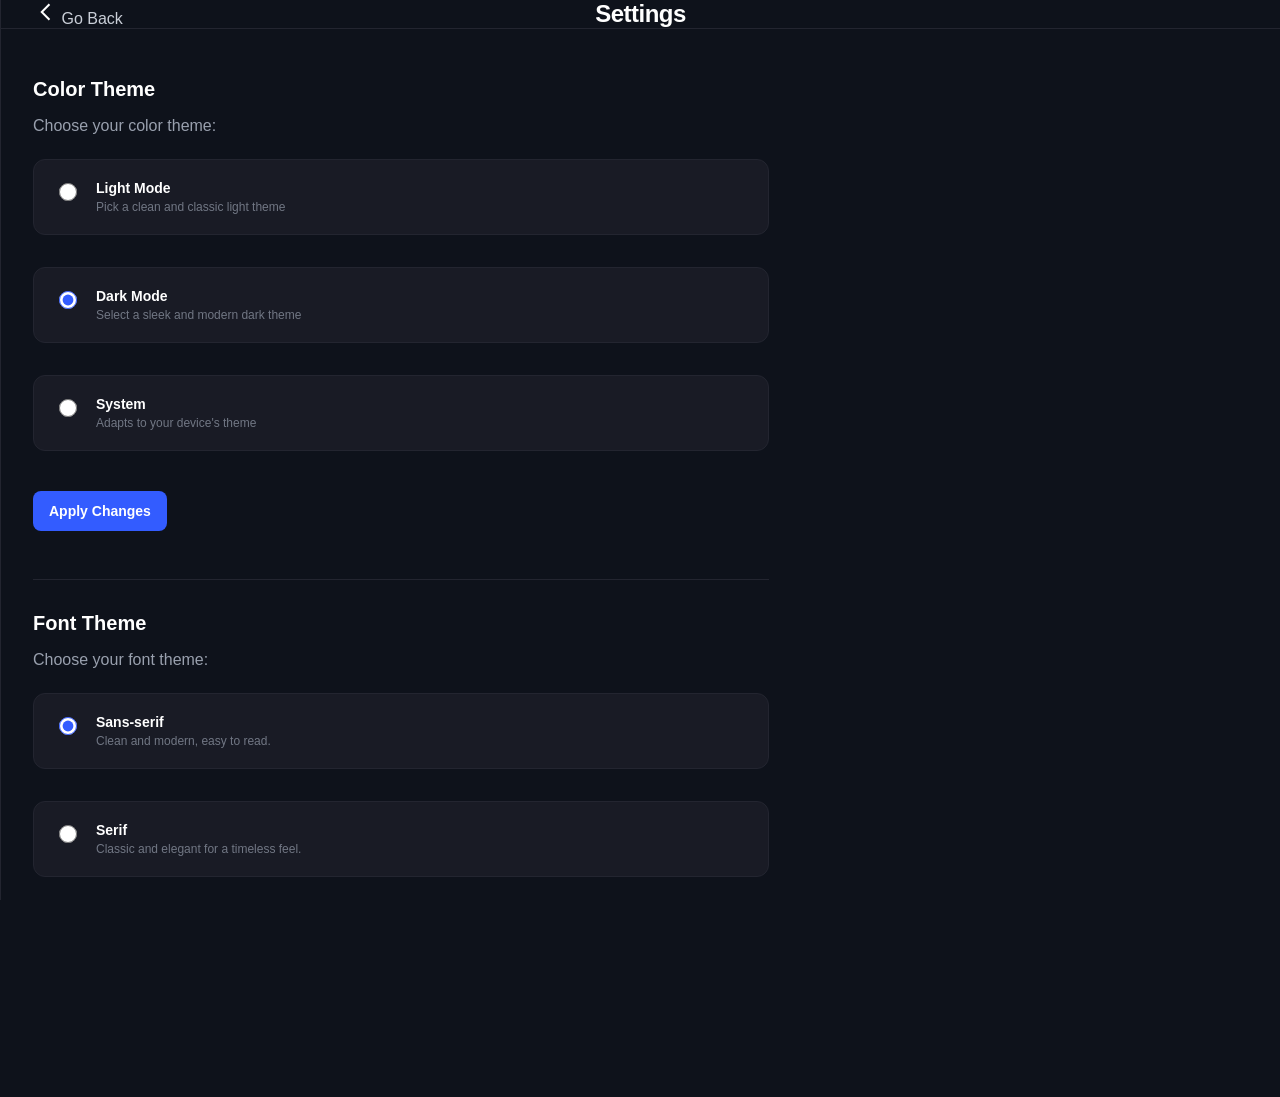
==== settings.html @ 57fdae4d "first batch" ====
<!doctype html>
<html lang="en">
  <head>
    <meta charset="UTF-8" />
    <meta name="viewport" content="width=device-width, initial-scale=1.0" />
    <link
      rel="icon"
      type="image/png"
      sizes="32x32"
      href="./assets/images/favicon-32x32.png"
    />
    <link rel="stylesheet" href="./assets/css/styles.css" />
    <title>Settings | Notes App</title>
  </head>
  <body>
    <div class="app-container">
      <main class="main-content">
        <header class="top-header">
          <div style="flex: 1">
            <a href="index.html" class="back-btn">
              <img
                src="./assets/images/icon-arrow-left.svg"
                alt=""
                style="filter: invert(1)"
              />
              <span>Go Back</span>
            </a>
          </div>

          <h1 class="page-title" style="flex: 2; text-align: center">
            Settings
          </h1>

          <div style="flex: 1"></div>
        </header>

        <div
          class="settings-scroll-area"
          style="padding: 2rem; max-width: 800px"
        >
          <section class="settings-section" style="margin-bottom: 3rem">
            <h2 style="font-size: var(--fs-2); margin-bottom: 1rem">
              Color Theme
            </h2>
            <p style="color: var(--clr-neutral-400); margin-bottom: 1.5rem">
              Choose your color theme:
            </p>

            <div
              class="options-vertical"
              style="display: flex; flex-direction: column; gap: 1rem"
            >
              <label class="option-item">
                <input type="radio" name="color-theme" value="light" />
                <div class="option-text">
                  <strong>Light Mode</strong>
                  <p>Pick a clean and classic light theme</p>
                </div>
              </label>

              <label class="option-item">
                <input type="radio" name="color-theme" value="dark" checked />
                <div class="option-text">
                  <strong>Dark Mode</strong>
                  <p>Select a sleek and modern dark theme</p>
                </div>
              </label>

              <label class="option-item">
                <input type="radio" name="color-theme" value="system" />
                <div class="option-text">
                  <strong>System</strong>
                  <p>Adapts to your device's theme</p>
                </div>
              </label>
            </div>
            <button
              id="apply-theme-btn"
              class="btn btn-primary"
              style="margin-top: 1.5rem"
            >
              Apply Changes
            </button>
          </section>

          <div class="nav-divider" style="margin: 2rem 0"></div>

          <section class="settings-section">
            <h2 style="font-size: var(--fs-2); margin-bottom: 1rem">
              Font Theme
            </h2>
            <p style="color: var(--clr-neutral-400); margin-bottom: 1.5rem">
              Choose your font theme:
            </p>

            <div
              class="options-vertical"
              style="display: flex; flex-direction: column; gap: 1rem"
            >
              <label class="option-item">
                <input
                  type="radio"
                  name="font-theme"
                  value="sans-serif"
                  checked
                />
                <div class="option-text">
                  <strong>Sans-serif</strong>
                  <p>Clean and modern, easy to read.</p>
                </div>
              </label>

              <label class="option-item">
                <input type="radio" name="font-theme" value="serif" />
                <div class="option-text">
                  <strong>Serif</strong>
                  <p>Classic and elegant for a timeless feel.</p>
                </div>
              </label>

              <label class="option-item">
                <input type="radio" name="font-theme" value="monospace" />
                <div class="option-text">
                  <strong>Monospace</strong>
                  <p>Code-like, great for a technical vibe.</p>
                </div>
              </label>
            </div>
            <button
              id="apply-font-btn"
              class="btn btn-primary"
              style="margin-top: 1.5rem"
            >
              Apply Changes
            </button>
          </section>
        </div>
      </main>
    </div>

    <script type="module" src="./assets/js/main.js"></script>
  </body>
</html>
---- assets/css/styles.css ----
:root {
  /* YOUR ORIGINAL COLORS */
  --clr-neutral-950: #0E121B;
  --clr-neutral-900: #191B25;
  --clr-neutral-800: #232530;
  --clr-neutral-700: #2B303B;
  --clr-neutral-600: #525866;
  --clr-neutral-500: #717784;
  --clr-neutral-400: #99A0AE;
  --clr-neutral-300: #CACFD8;
  --clr-neutral-200: #E0E4EA;
  --clr-neutral-100: #F3F5F8;
  --clr-neutral-50: #F5F7FA;
  --clr-neutral-0: #FFFFFF;

  --clr-blue-700: #2547D0;
  --clr-blue-500: #335CFF;
  --clr-blue-50: #EBF1FF;

  --ff-sans: 'Inter', sans-serif;
  --fs-1: 1.5rem;
  --fs-2: 1.25rem;
  --fs-3: 1rem;
  --fs-4: 0.875rem;
  --fs-5: 0.875rem;
  --fs-6: 0.75rem;

  --fw-regular: 400;
  --fw-medium: 500;
  --fw-semi-bold: 600;
  --fw-bold: 700;

  /* THEME TOKENS - Defaulting to your Dark Colors */
  --bg-color: var(--clr-neutral-950);
  --text-color: var(--clr-neutral-0);
  --border-color: var(--clr-neutral-800);
  --panel-color: var(--clr-neutral-900);
}

/* Light Mode Override (Requirement F) */
[data-theme="light"] {
  --bg-color: var(--clr-neutral-0);
  --text-color: var(--clr-neutral-950);
  --border-color: var(--clr-neutral-200);
  --panel-color: var(--clr-neutral-50);
}

@media (prefers-color-scheme: light) {
  [data-theme="system"] {
    --bg-color: var(--clr-neutral-0);
    --text-color: var(--clr-neutral-950);
    --border-color: var(--clr-neutral-200);
    --panel-color: var(--clr-neutral-50);
  }
}

/* Base Reset */
*, *::before, *::after { box-sizing: border-box; }
body, html { 
  margin: 0; padding: 0; height: 100vh; 
  font-family: var(--ff-sans); 
  background: var(--bg-color); /* Linked to variables */
  color: var(--text-color);    /* Linked to variables */
  overflow: hidden; 
  transition: background 0.3s ease, color 0.3s ease;
}
ul { list-style: none; padding: 0; margin: 0; }
a { text-decoration: none; color: inherit; }

/* Utilities */
.hidden-on-mobile { display: none !important; }
.visible-on-mobile { display: flex !important; }

/* Buttons */
.btn {
  display: inline-flex; align-items: center; justify-content: center; gap: 8px;
  padding: 12px 16px; border-radius: 8px; cursor: pointer; border: none;
  font-weight: var(--fw-semi-bold); font-family: inherit; font-size: var(--fs-4);
  transition: all 0.2s;
}
.btn-primary { background: var(--clr-blue-500); color: var(--clr-neutral-0); }
.btn-primary:hover { background: var(--clr-blue-700); }
.btn-secondary { background: var(--clr-neutral-800); color: var(--clr-neutral-300); }
.btn-secondary:hover { background: var(--clr-neutral-700); color: var(--clr-neutral-0); }
.btn-text { background: transparent; border: none; padding: 4px 8px; }
.btn-text.btn-cancel { color: var(--clr-neutral-300); }
.btn-text.btn-cancel:hover { color: var(--clr-neutral-0); }
.btn-text.btn-save { color: var(--clr-blue-500); }
.btn-text.btn-save:hover { color: var(--clr-blue-700); }

/* Icons */
.nav-icon, .meta-icon, .nav-chevron, .plus-icon { filter: invert(1); width: 18px; opacity: 0.7; }
/* Adjustment for light mode icons */
[data-theme="light"] .nav-icon, [data-theme="light"] .meta-icon, [data-theme="light"] .nav-chevron { filter: invert(0); }

.plus-icon { opacity: 1; }
.icon-btn { background: none; border: none; cursor: pointer; padding: 8px; border-radius: 8px; display: flex; align-items: center; justify-content: center; transition: background-color 0.2s; }
.icon-btn:hover { background-color: var(--clr-neutral-800); }
.icon-btn img { filter: invert(1); width: 20px; opacity: 0.7; transition: opacity 0.2s; }
[data-theme="light"] .icon-btn img { filter: invert(0); }
.icon-btn:hover img { opacity: 1; }

.back-btn { gap: 8px; color: var(--clr-neutral-300); font-weight: var(--fw-medium); }
.back-btn img { opacity: 1; }

/* Main Layout Setup */
.app-container { display: flex; flex-direction: column; width: 100%; height: 100%; }

/* Mobile Logo Header */
.mobile-logo-header {
  padding: 1.5rem 1.5rem 0.5rem;
  background-color: var(--bg-color);
}
.mobile-logo { height: 28px; }

/* Sidebar (Hidden on Mobile) */
.sidebar { display: none; width: 260px; border-right: 1px solid var(--border-color); background-color: var(--bg-color); flex-direction: column; flex-shrink: 0; }
.sidebar-header { height: 80px; padding: 0 1.5rem; display: flex; align-items: center; border-bottom: 1px solid var(--border-color); flex-shrink: 0; }
.sidebar-logo { height: 28px; }
.sidebar-nav { padding-bottom: 2rem; overflow-y: auto; }
.nav-link { display: flex; align-items: center; gap: 12px; padding: 10px 16px; color: var(--clr-neutral-300); text-decoration: none; border-radius: 8px; margin: 0 12px; transition: background-color 0.2s, color 0.2s; }
.nav-link:hover { background: var(--panel-color); color: var(--text-color); }
.nav-link.active { background: var(--panel-color); color: var(--text-color); }
.nav-link:hover .nav-icon, .nav-link.active .nav-icon { opacity: 1; }
.nav-chevron { margin-left: auto; }
.nav-divider { height: 1px; background-color: var(--border-color); margin: 16px 24px; }
.nav-section-title { padding: 8px 24px 8px; color: var(--clr-neutral-400); font-size: 12px; font-weight: var(--fw-semi-bold); text-transform: capitalize; letter-spacing: 0.5px; }

/* Main Content Area */
.main-content { flex: 1; display: flex; flex-direction: column; min-width: 0; padding-bottom: 72px; /* Space for mobile nav */ }
.top-header {
  display: flex;
  flex-direction: row; 
  align-items: center;
  justify-content: space-between;
  padding: 1rem 1.5rem;
  border-bottom: 1px solid var(--border-color);
  background-color: var(--bg-color);
}
.page-title { margin: 0; font-size: 1.5rem; font-weight: var(--fw-bold); letter-spacing: -0.5px; }
.header-actions {
  display: flex;
  align-items: center;
  justify-content: flex-end; 
  gap: 1rem;
  flex: 1; 
}
.search-bar {
  display: none; 
  align-items: center;
  border: 1px solid var(--border-color);
  border-radius: 8px;
  padding: 10px 16px;
  background: transparent;
  transition: border-color 0.2s;
}
.search-bar:focus-within { border-color: var(--clr-blue-500); }
.search-input {
  background: none;
  border: none;
  color: var(--text-color);
  outline: none;
  width: 100%;
  margin-left: 8px;
  font-size: var(--fs-4);
}

/* Notes Layout */
.notes-layout { display: flex; flex: 1; overflow: hidden; position: relative; }

/* Mobile Bottom Nav */
.mobile-nav {
  position: fixed; bottom: 0; left: 0; width: 100%;
  background-color: var(--bg-color);
  border-top: 1px solid var(--border-color);
  display: flex; justify-content: space-around;
  padding: 12px 16px; z-index: 100;
  padding-bottom: calc(12px + env(safe-area-inset-bottom));
}
.mobile-nav-item {
  display: flex; flex-direction: column; align-items: center; gap: 4px;
  color: var(--clr-neutral-500); font-size: 12px; font-weight: var(--fw-medium);
}
.mobile-nav-item img { width: 24px; filter: invert(0.6); }
.mobile-nav-item.active { color: var(--clr-blue-500); }
.mobile-nav-item.active img { filter: invert(33%) sepia(35%) saturate(5422%) hue-rotate(222deg) brightness(101%) contrast(106%); }

/* Notes List Column */
.notes-list-col { width: 100%; border-right: none; display: flex; flex-direction: column; }
.create-note-btn { margin: 1.5rem; }
.create-note-fab {
  position: fixed; bottom: 90px; right: 24px; z-index: 90;
  width: 56px; height: 56px; border-radius: 50%;
  background-color: var(--clr-blue-500); border: none; color: white;
  display: flex; align-items: center; justify-content: center;
  box-shadow: 0 4px 12px rgba(51, 92, 255, 0.3); cursor: pointer;
}
.create-note-fab img { width: 24px; filter: invert(1); opacity: 1; }
.notes-scroll-area { flex: 1; overflow-y: auto; padding: 1rem 1.5rem; }
.empty-state { text-align: center; color: var(--clr-neutral-400); padding: 2rem 1rem; line-height: 1.5; font-size: var(--fs-4); }

/* Note Items styling (for when populated) */
.note-item { padding: 1rem; border-radius: 8px; border: 1px solid var(--border-color); cursor: pointer; transition: 0.2s; margin-bottom: 1rem; }
.note-item:hover { background-color: var(--panel-color); }
.note-item.active { background-color: var(--panel-color); border-color: var(--clr-neutral-700); }
.note-title { margin: 0 0 8px 0; font-size: 1rem; font-weight: 600; color: var(--text-color); }
.note-tags { display: flex; flex-wrap: wrap; gap: 8px; margin-bottom: 12px; }
.tag-badge { background-color: var(--border-color); color: var(--clr-neutral-200); font-size: 0.75rem; padding: 4px 8px; border-radius: 4px; }
.note-date { font-size: 0.75rem; color: var(--clr-neutral-400); }


/* Editor Column */
.note-editor-col {
  display: none; /* Hidden by default on mobile/tablet */
  flex: 1; flex-direction: column; background: var(--bg-color);
}
.editor-mobile-header {
  display: flex; justify-content: space-between; align-items: center;
  padding: 12px 16px; border-bottom: 1px solid var(--border-color);
}
.mobile-editor-actions { display: flex; align-items: center; gap: 4px; }
.editor-content { flex: 1; padding: 1.5rem; display: flex; flex-direction: column; overflow-y: auto; }
.editor-title-input { background: none; border: none; color: var(--text-color); font-size: var(--fs-1); font-weight: var(--fw-bold); outline: none; margin-bottom: 1.5rem; }
.editor-metadata { display: flex; flex-direction: column; gap: 1rem; margin-bottom: 2rem; padding-bottom: 2rem; border-bottom: 1px solid var(--border-color); }
.metadata-item { display: flex; align-items: center; gap: 1.5rem; color: var(--clr-neutral-400); font-size: var(--fs-4); }
.metadata-item label, .metadata-item > span:first-of-type { width: 100px; }
.metadata-item input { background: none; border: none; color: var(--text-color); outline: none; flex: 1; font-family: inherit; font-size: inherit; }
.timestamp { color: var(--text-color); }
.editor-textarea { flex: 1; background: none; border: none; color: var(--text-color); outline: none; resize: none; font-size: var(--fs-3); line-height: 1.6; font-family: inherit; }
.editor-actions { display: none; /* Desktop only */ }

/* Mobile View Toggle State */
.notes-layout.viewing-note .notes-list-col { display: none; }
.notes-layout.viewing-note .note-editor-col { display: flex; }

/* Desktop Meta Actions */
#desktop-meta-actions { display: none; }

/* --- SETTINGS SPECIFIC STYLING --- */
.option-item {
  display: flex; align-items: flex-start; gap: 1rem;
  padding: 1.25rem; border: 1px solid var(--border-color);
  border-radius: 12px; background-color: var(--panel-color);
  cursor: pointer; transition: all 0.2s ease; margin-bottom: 1rem;
}
.option-item:hover { border-color: var(--clr-blue-500); background-color: var(--bg-color); }
.option-item input[type="radio"] { accent-color: var(--clr-blue-500); width: 18px; height: 18px; cursor: pointer; }
.option-text strong { display: block; color: var(--text-color); margin-bottom: 4px; font-size: var(--fs-4); }
.option-text p { margin: 0; font-size: var(--fs-6); color: var(--clr-neutral-500); }

/* Success Toast Feedback (Requirement E) */
.toast-message {
  position: fixed; bottom: 100px; left: 50%; transform: translateX(-50%);
  background-color: var(--clr-blue-500); color: white;
  padding: 12px 24px; border-radius: 50px; font-weight: 600;
  z-index: 1000; box-shadow: 0 4px 12px rgba(0,0,0,0.3);
  animation: slideUp 0.3s ease-out;
}
@keyframes slideUp { from { bottom: 80px; opacity: 0; } to { bottom: 100px; opacity: 1; } }

/* Media Queries */

/* Tablet (768px+) */
@media (min-width: 768px) {
  .top-header {
    padding: 0 2rem;
    height: 80px;
    flex-direction: row;
  }
  .header-actions { width: auto; }
  .search-bar { display: flex; width: 320px; }
  .notes-scroll-area { padding: 1.5rem 2rem; }
  .editor-content { padding: 2rem; }
}

/* Desktop (1024px+) */
@media (min-width: 1024px) {
  .app-container { flex-direction: row; }
  .mobile-logo-header { display: none; }
  .sidebar { display: flex; }
  .main-content { padding-bottom: 0; border-left: 1px solid var(--border-color); }
  .mobile-nav { display: none; }
  
  .hidden-on-mobile { display: flex !important; margin: 1.5rem 2rem 0; }
  .visible-on-mobile { display: none !important; }
  
  .notes-list-col { width: 320px; border-right: 1px solid var(--border-color); }
  .note-editor-col { display: flex; border-right: 1px solid var(--border-color); }
  
  .notes-layout.viewing-note .notes-list-col { display: flex; }
  
  .editor-mobile-header { display: none; }
  .editor-content { padding: 2.5rem 3rem; }
  .editor-actions { display: flex; padding: 1.5rem 3rem; border-top: 1px solid var(--border-color); gap: 1rem; }
  
  #desktop-meta-actions {
    display: flex; width: 250px; padding: 2.5rem 2rem; flex-direction: column; gap: 16px;
  }
  .meta-btn {
    width: 100%; justify-content: flex-start !important;
    background: transparent !important; border: 1px solid var(--clr-neutral-700) !important;
    color: var(--clr-neutral-300) !important;
  }
  .meta-btn:hover { background: var(--panel-color) !important; }
}

/* Authentication Styles */
.auth-bg { background-color: var(--clr-neutral-900); display: flex; align-items: center; justify-content: center; min-height: 100vh; padding: 24px; }
.auth-container { width: 100%; max-width: 540px; }
.auth-card { background-color: var(--clr-neutral-950); border-radius: 12px; padding: 48px; display: flex; flex-direction: column; }
.auth-header { text-align: center; margin-bottom: 40px; }
.auth-logo { height: 40px; margin-bottom: 24px; }
.auth-title { font-size: 24px; font-weight: 700; color: white; margin: 0 0 8px 0; }
.auth-subtitle { font-size: 14px; color: var(--clr-neutral-400); margin: 0; }
.auth-form { display: flex; flex-direction: column; gap: 24px; }
.form-group { display: flex; flex-direction: column; gap: 8px; }
.form-label-row { display: flex; justify-content: space-between; align-items: center; }
.form-label { font-size: 14px; font-weight: 500; color: white; }
.forgot-link { font-size: 14px; color: var(--clr-neutral-400); text-decoration: underline; }
.form-input { padding: 16px; border: 1px solid var(--clr-neutral-700); border-radius: 8px; font-family: inherit; font-size: 14px; color: white; background-color: transparent; width: 100%; outline: none; }
.form-input:focus { border-color: var(--clr-blue-500); }
.form-input::placeholder { color: var(--clr-neutral-500); }
.password-input-wrapper { position: relative; display: flex; align-items: center; }
.password-input { padding-right: 48px; }
.password-toggle { position: absolute; right: 16px; background: none; border: none; padding: 0; cursor: pointer; display: flex; align-items: center; justify-content: center; opacity: 0.5; }
.auth-hint { display: flex; align-items: center; gap: 8px; margin-top: 8px; color: var(--clr-neutral-500); font-size: 12px; }
.auth-submit { margin-top: 8px; width: 100%; }
.auth-divider { display: flex; align-items: center; text-align: center; margin: 32px 0; color: var(--clr-neutral-400); font-size: 14px; }
.auth-divider::before, .auth-divider::after { content: ''; flex: 1; border-bottom: 1px solid var(--clr-neutral-800); }
.auth-divider span { padding: 0 16px; }
.auth-social-btn { width: 100%; font-weight: 600; color: white; background-color: transparent; border: 1px solid var(--clr-neutral-700); }
.auth-social-btn:hover { background-color: var(--clr-neutral-800); }
.auth-footer { text-align: center; margin-top: 32px; font-size: 14px; color: var(--clr-neutral-400); }
.signup-link { color: white; font-weight: 500; text-decoration: underline; }

.password-toggle img, .auth-social-btn img, .auth-hint img {
  filter: invert(1);
  opacity: 0.8;
}
.auth-hint img { width: 16px; opacity: 0.5; }
.auth-social-btn img { margin-right: 8px; vertical-align: middle; }

@media (max-width: 600px) {
  .auth-bg { padding: 16px; }
  .auth-card { padding: 32px; }
}
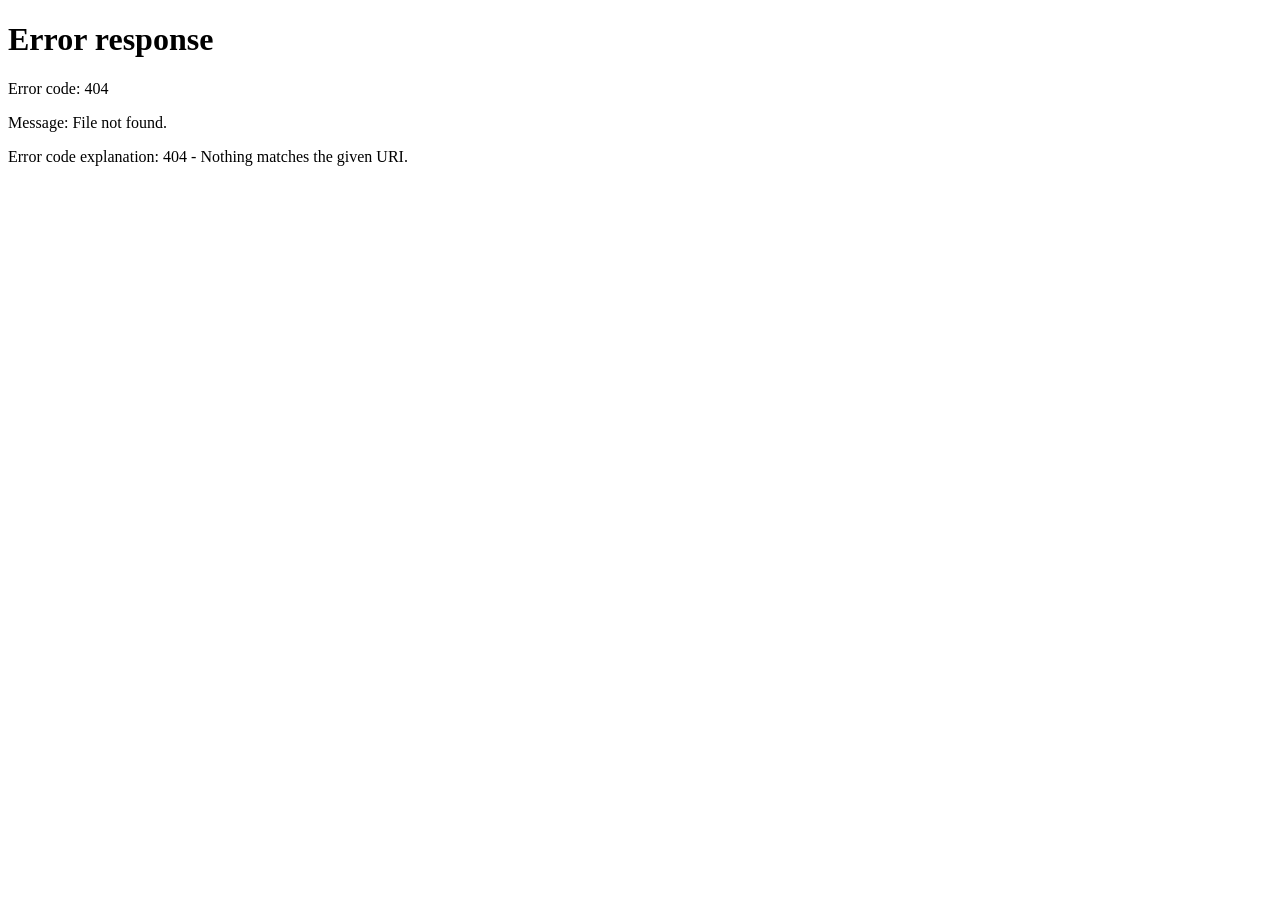
==== commit 174455d1: "second batch" ====
--- a/settings.html
+++ b/settings.html
@@ -9,12 +9,17 @@
       sizes="32x32"
       href="./assets/images/favicon-32x32.png"
     />
+    
+    <link rel="preconnect" href="https://fonts.googleapis.com">
+    <link rel="preconnect" href="https://fonts.gstatic.com" crossorigin>
+    <link href="https://fonts.googleapis.com/css2?family=Inter:wght@400;500;600;700&family=Noto+Serif:ital,wght@0,400;0,700;1,400&family=Source+Code+Pro:wght@400;600&display=swap" rel="stylesheet">
+
     <link rel="stylesheet" href="./assets/css/styles.css" />
     <title>Settings | Notes App</title>
   </head>
   <body>
     <div class="app-container">
-      <main class="main-content">
+      <main class="main-content settings-page-content">
         <header class="top-header">
           <div style="flex: 1">
             <a href="index.html" class="back-btn">
@@ -36,7 +41,7 @@
 
         <div
           class="settings-scroll-area"
-          style="padding: 2rem; max-width: 800px"
+          style="padding: 2rem; max-width: 800px; overflow-y: auto; flex: 1;"
         >
           <section class="settings-section" style="margin-bottom: 3rem">
             <h2 style="font-size: var(--fs-2); margin-bottom: 1rem">
@@ -85,7 +90,7 @@
 
           <div class="nav-divider" style="margin: 2rem 0"></div>
 
-          <section class="settings-section">
+          <section class="settings-section" style="margin-bottom: 3rem">
             <h2 style="font-size: var(--fs-2); margin-bottom: 1rem">
               Font Theme
             </h2>
@@ -97,7 +102,7 @@
               class="options-vertical"
               style="display: flex; flex-direction: column; gap: 1rem"
             >
-              <label class="option-item">
+              <label class="option-item" style="font-family: 'Inter', sans-serif;">
                 <input
                   type="radio"
                   name="font-theme"
@@ -110,7 +115,7 @@
                 </div>
               </label>
 
-              <label class="option-item">
+              <label class="option-item" style="font-family: 'Noto Serif', serif;">
                 <input type="radio" name="font-theme" value="serif" />
                 <div class="option-text">
                   <strong>Serif</strong>
@@ -118,7 +123,7 @@
                 </div>
               </label>
 
-              <label class="option-item">
+              <label class="option-item" style="font-family: 'Source Code Pro', monospace;">
                 <input type="radio" name="font-theme" value="monospace" />
                 <div class="option-text">
                   <strong>Monospace</strong>
@@ -126,6 +131,7 @@
                 </div>
               </label>
             </div>
+            
             <button
               id="apply-font-btn"
               class="btn btn-primary"
@@ -134,10 +140,34 @@
               Apply Changes
             </button>
           </section>
+
+          <div class="nav-divider" style="margin: 2rem 0"></div>
+
+          <section class="settings-section" style="margin-bottom: 3rem">
+            <h2 style="font-size: var(--fs-2); margin-bottom: 1rem">Change Password</h2>
+            <form id="password-form" class="auth-form" style="display: flex; flex-direction: column; gap: 1.5rem;">
+              <div class="form-group">
+                <label class="form-label">Old Password</label>
+                <input type="password" class="form-input" required />
+              </div>
+              <div class="form-group">
+                <label class="form-label">New Password</label>
+                <input type="password" class="form-input" placeholder="At least 8 characters" required />
+              </div>
+              <button type="submit" class="btn btn-primary">Save Password</button>
+            </form>
+          </section>
+
+          <div class="nav-divider" style="margin: 2rem 0"></div>
+
+          <button id="logout-btn" class="btn btn-secondary" style="width: 100%; margin-bottom: 2rem;">
+            <img src="./assets/images/icon-logout.svg" alt="" style="filter: invert(1); width: 20px;" />
+            <span>Logout</span>
+          </button>
         </div>
       </main>
     </div>
 
     <script type="module" src="./assets/js/main.js"></script>
   </body>
-</html>
+</html>
--- a/assets/css/styles.css
+++ b/assets/css/styles.css
@@ -17,7 +17,14 @@
   --clr-blue-500: #335CFF;
   --clr-blue-50: #EBF1FF;
 
-  --ff-sans: 'Inter', sans-serif;
+  /* FONT STACKS (Requirement F) */
+  --font-sans: 'Inter', sans-serif;
+  --font-serif: 'Noto Serif', serif;
+  --font-mono: 'Source Code Pro', monospace;
+  
+  /* The active font variable that the app actually uses */
+  --ff-active: var(--font-sans);
+
   --fs-1: 1.5rem;
   --fs-2: 1.25rem;
   --fs-3: 1rem;
@@ -30,20 +37,27 @@
   --fw-semi-bold: 600;
   --fw-bold: 700;
 
-  /* THEME TOKENS - Defaulting to your Dark Colors */
+  /* THEME TOKENS */
   --bg-color: var(--clr-neutral-950);
   --text-color: var(--clr-neutral-0);
   --border-color: var(--clr-neutral-800);
   --panel-color: var(--clr-neutral-900);
-}
-
-/* Light Mode Override (Requirement F) */
+  --sidebar-bg: var(--clr-neutral-950);
+}
+
+/* Color Theme Overrides */
 [data-theme="light"] {
   --bg-color: var(--clr-neutral-0);
   --text-color: var(--clr-neutral-950);
   --border-color: var(--clr-neutral-200);
   --panel-color: var(--clr-neutral-50);
-}
+  --sidebar-bg: var(--clr-neutral-100);
+}
+
+/* --- FONT THEME SYSTEM (Requirement F) --- */
+[data-font="sans-serif"] { --ff-active: var(--font-sans); }
+[data-font="serif"] { --ff-active: var(--font-serif); }
+[data-font="monospace"] { --ff-active: var(--font-mono); }
 
 @media (prefers-color-scheme: light) {
   [data-theme="system"] {
@@ -51,6 +65,7 @@
     --text-color: var(--clr-neutral-950);
     --border-color: var(--clr-neutral-200);
     --panel-color: var(--clr-neutral-50);
+    --sidebar-bg: var(--clr-neutral-100);
   }
 }
 
@@ -58,16 +73,16 @@
 *, *::before, *::after { box-sizing: border-box; }
 body, html { 
   margin: 0; padding: 0; height: 100vh; 
-  font-family: var(--ff-sans); 
-  background: var(--bg-color); /* Linked to variables */
-  color: var(--text-color);    /* Linked to variables */
+  font-family: var(--ff-active); 
+  background: var(--bg-color); 
+  color: var(--text-color);    
   overflow: hidden; 
   transition: background 0.3s ease, color 0.3s ease;
 }
+
 ul { list-style: none; padding: 0; margin: 0; }
 a { text-decoration: none; color: inherit; }
 
-/* Utilities */
 .hidden-on-mobile { display: none !important; }
 .visible-on-mobile { display: flex !important; }
 
@@ -81,44 +96,50 @@
 .btn-primary { background: var(--clr-blue-500); color: var(--clr-neutral-0); }
 .btn-primary:hover { background: var(--clr-blue-700); }
 .btn-secondary { background: var(--clr-neutral-800); color: var(--clr-neutral-300); }
+[data-theme="light"] .btn-secondary { background: var(--clr-neutral-100); color: var(--clr-neutral-600); }
 .btn-secondary:hover { background: var(--clr-neutral-700); color: var(--clr-neutral-0); }
 .btn-text { background: transparent; border: none; padding: 4px 8px; }
 .btn-text.btn-cancel { color: var(--clr-neutral-300); }
+[data-theme="light"] .btn-text.btn-cancel { color: var(--clr-neutral-500); }
 .btn-text.btn-cancel:hover { color: var(--clr-neutral-0); }
 .btn-text.btn-save { color: var(--clr-blue-500); }
 .btn-text.btn-save:hover { color: var(--clr-blue-700); }
 
 /* Icons */
 .nav-icon, .meta-icon, .nav-chevron, .plus-icon { filter: invert(1); width: 18px; opacity: 0.7; }
-/* Adjustment for light mode icons */
 [data-theme="light"] .nav-icon, [data-theme="light"] .meta-icon, [data-theme="light"] .nav-chevron { filter: invert(0); }
 
 .plus-icon { opacity: 1; }
 .icon-btn { background: none; border: none; cursor: pointer; padding: 8px; border-radius: 8px; display: flex; align-items: center; justify-content: center; transition: background-color 0.2s; }
 .icon-btn:hover { background-color: var(--clr-neutral-800); }
+[data-theme="light"] .icon-btn:hover { background-color: var(--clr-neutral-200); }
 .icon-btn img { filter: invert(1); width: 20px; opacity: 0.7; transition: opacity 0.2s; }
 [data-theme="light"] .icon-btn img { filter: invert(0); }
 .icon-btn:hover img { opacity: 1; }
 
 .back-btn { gap: 8px; color: var(--clr-neutral-300); font-weight: var(--fw-medium); }
+[data-theme="light"] .back-btn { color: var(--clr-neutral-600); }
 .back-btn img { opacity: 1; }
 
-/* Main Layout Setup */
 .app-container { display: flex; flex-direction: column; width: 100%; height: 100%; }
 
-/* Mobile Logo Header */
 .mobile-logo-header {
   padding: 1.5rem 1.5rem 0.5rem;
   background-color: var(--bg-color);
 }
 .mobile-logo { height: 28px; }
 
-/* Sidebar (Hidden on Mobile) */
-.sidebar { display: none; width: 260px; border-right: 1px solid var(--border-color); background-color: var(--bg-color); flex-direction: column; flex-shrink: 0; }
+.sidebar { 
+  display: none; width: 260px; 
+  border-right: 1px solid var(--border-color); 
+  background-color: var(--sidebar-bg);
+  flex-direction: column; flex-shrink: 0; 
+}
 .sidebar-header { height: 80px; padding: 0 1.5rem; display: flex; align-items: center; border-bottom: 1px solid var(--border-color); flex-shrink: 0; }
 .sidebar-logo { height: 28px; }
 .sidebar-nav { padding-bottom: 2rem; overflow-y: auto; }
 .nav-link { display: flex; align-items: center; gap: 12px; padding: 10px 16px; color: var(--clr-neutral-300); text-decoration: none; border-radius: 8px; margin: 0 12px; transition: background-color 0.2s, color 0.2s; }
+[data-theme="light"] .nav-link { color: var(--clr-neutral-600); }
 .nav-link:hover { background: var(--panel-color); color: var(--text-color); }
 .nav-link.active { background: var(--panel-color); color: var(--text-color); }
 .nav-link:hover .nav-icon, .nav-link.active .nav-icon { opacity: 1; }
@@ -126,8 +147,7 @@
 .nav-divider { height: 1px; background-color: var(--border-color); margin: 16px 24px; }
 .nav-section-title { padding: 8px 24px 8px; color: var(--clr-neutral-400); font-size: 12px; font-weight: var(--fw-semi-bold); text-transform: capitalize; letter-spacing: 0.5px; }
 
-/* Main Content Area */
-.main-content { flex: 1; display: flex; flex-direction: column; min-width: 0; padding-bottom: 72px; /* Space for mobile nav */ }
+.main-content { flex: 1; display: flex; flex-direction: column; min-width: 0; padding-bottom: 72px; }
 .top-header {
   display: flex;
   flex-direction: row; 
@@ -151,7 +171,7 @@
   border: 1px solid var(--border-color);
   border-radius: 8px;
   padding: 10px 16px;
-  background: transparent;
+  background: var(--panel-color);
   transition: border-color 0.2s;
 }
 .search-bar:focus-within { border-color: var(--clr-blue-500); }
@@ -165,10 +185,8 @@
   font-size: var(--fs-4);
 }
 
-/* Notes Layout */
 .notes-layout { display: flex; flex: 1; overflow: hidden; position: relative; }
 
-/* Mobile Bottom Nav */
 .mobile-nav {
   position: fixed; bottom: 0; left: 0; width: 100%;
   background-color: var(--bg-color);
@@ -183,9 +201,7 @@
 }
 .mobile-nav-item img { width: 24px; filter: invert(0.6); }
 .mobile-nav-item.active { color: var(--clr-blue-500); }
-.mobile-nav-item.active img { filter: invert(33%) sepia(35%) saturate(5422%) hue-rotate(222deg) brightness(101%) contrast(106%); }
-
-/* Notes List Column */
+
 .notes-list-col { width: 100%; border-right: none; display: flex; flex-direction: column; }
 .create-note-btn { margin: 1.5rem; }
 .create-note-fab {
@@ -199,19 +215,18 @@
 .notes-scroll-area { flex: 1; overflow-y: auto; padding: 1rem 1.5rem; }
 .empty-state { text-align: center; color: var(--clr-neutral-400); padding: 2rem 1rem; line-height: 1.5; font-size: var(--fs-4); }
 
-/* Note Items styling (for when populated) */
 .note-item { padding: 1rem; border-radius: 8px; border: 1px solid var(--border-color); cursor: pointer; transition: 0.2s; margin-bottom: 1rem; }
 .note-item:hover { background-color: var(--panel-color); }
 .note-item.active { background-color: var(--panel-color); border-color: var(--clr-neutral-700); }
+[data-theme="light"] .note-item.active { border-color: var(--clr-neutral-300); }
 .note-title { margin: 0 0 8px 0; font-size: 1rem; font-weight: 600; color: var(--text-color); }
 .note-tags { display: flex; flex-wrap: wrap; gap: 8px; margin-bottom: 12px; }
 .tag-badge { background-color: var(--border-color); color: var(--clr-neutral-200); font-size: 0.75rem; padding: 4px 8px; border-radius: 4px; }
+[data-theme="light"] .tag-badge { color: var(--clr-neutral-600); }
 .note-date { font-size: 0.75rem; color: var(--clr-neutral-400); }
 
-
-/* Editor Column */
 .note-editor-col {
-  display: none; /* Hidden by default on mobile/tablet */
+  display: none; 
   flex: 1; flex-direction: column; background: var(--bg-color);
 }
 .editor-mobile-header {
@@ -227,16 +242,17 @@
 .metadata-item input { background: none; border: none; color: var(--text-color); outline: none; flex: 1; font-family: inherit; font-size: inherit; }
 .timestamp { color: var(--text-color); }
 .editor-textarea { flex: 1; background: none; border: none; color: var(--text-color); outline: none; resize: none; font-size: var(--fs-3); line-height: 1.6; font-family: inherit; }
-.editor-actions { display: none; /* Desktop only */ }
-
-/* Mobile View Toggle State */
-.notes-layout.viewing-note .notes-list-col { display: none; }
-.notes-layout.viewing-note .note-editor-col { display: flex; }
-
-/* Desktop Meta Actions */
-#desktop-meta-actions { display: none; }
-
-/* --- SETTINGS SPECIFIC STYLING --- */
+.editor-actions { display: none; }
+
+/* Settings Layout Refinement */
+.settings-scroll-area {
+  flex: 1;
+  overflow-y: auto; 
+  padding: 2rem;
+  width: 100%;
+  max-width: 800px;
+}
+
 .option-item {
   display: flex; align-items: flex-start; gap: 1rem;
   padding: 1.25rem; border: 1px solid var(--border-color);
@@ -248,7 +264,6 @@
 .option-text strong { display: block; color: var(--text-color); margin-bottom: 4px; font-size: var(--fs-4); }
 .option-text p { margin: 0; font-size: var(--fs-6); color: var(--clr-neutral-500); }
 
-/* Success Toast Feedback (Requirement E) */
 .toast-message {
   position: fixed; bottom: 100px; left: 50%; transform: translateX(-50%);
   background-color: var(--clr-blue-500); color: white;
@@ -258,22 +273,12 @@
 }
 @keyframes slideUp { from { bottom: 80px; opacity: 0; } to { bottom: 100px; opacity: 1; } }
 
-/* Media Queries */
-
-/* Tablet (768px+) */
 @media (min-width: 768px) {
-  .top-header {
-    padding: 0 2rem;
-    height: 80px;
-    flex-direction: row;
-  }
+  .top-header { padding: 0 2rem; height: 80px; flex-direction: row; }
   .header-actions { width: auto; }
   .search-bar { display: flex; width: 320px; }
-  .notes-scroll-area { padding: 1.5rem 2rem; }
-  .editor-content { padding: 2rem; }
-}
-
-/* Desktop (1024px+) */
+}
+
 @media (min-width: 1024px) {
   .app-container { flex-direction: row; }
   .mobile-logo-header { display: none; }
@@ -281,64 +286,308 @@
   .main-content { padding-bottom: 0; border-left: 1px solid var(--border-color); }
   .mobile-nav { display: none; }
   
+  .settings-page-content {
+      width: 100% !important;
+      max-width: 100% !important;
+      flex: 1 !important;
+      border-left: none !important;
+  }
+  
   .hidden-on-mobile { display: flex !important; margin: 1.5rem 2rem 0; }
   .visible-on-mobile { display: none !important; }
   
-  .notes-list-col { width: 320px; border-right: 1px solid var(--border-color); }
-  .note-editor-col { display: flex; border-right: 1px solid var(--border-color); }
+  .notes-layout:not(.settings-layout) .notes-list-col { width: 320px; border-right: 1px solid var(--border-color); }
+  .notes-layout:not(.settings-layout) .note-editor-col { display: flex; border-right: 1px solid var(--border-color); }
   
   .notes-layout.viewing-note .notes-list-col { display: flex; }
-  
   .editor-mobile-header { display: none; }
   .editor-content { padding: 2.5rem 3rem; }
   .editor-actions { display: flex; padding: 1.5rem 3rem; border-top: 1px solid var(--border-color); gap: 1rem; }
+  #desktop-meta-actions { display: flex; width: 250px; padding: 2.5rem 2rem; flex-direction: column; gap: 16px; }
   
-  #desktop-meta-actions {
-    display: flex; width: 250px; padding: 2.5rem 2rem; flex-direction: column; gap: 16px;
-  }
   .meta-btn {
     width: 100%; justify-content: flex-start !important;
     background: transparent !important; border: 1px solid var(--clr-neutral-700) !important;
     color: var(--clr-neutral-300) !important;
   }
+  [data-theme="light"] .meta-btn { border-color: var(--clr-neutral-200) !important; color: var(--clr-neutral-600) !important; }
   .meta-btn:hover { background: var(--panel-color) !important; }
 }
 
-/* Authentication Styles */
+/* --- CUSTOM MODAL STYLING (FIGMA MATCHED) --- */
+
+.hidden { display: none !important; }
+
+.modal-overlay {
+  position: fixed; top: 0; left: 0; width: 100%; height: 100%;
+  background-color: rgba(0, 0, 0, 0.6);
+  display: flex; align-items: center; justify-content: center;
+  z-index: 3000;
+  backdrop-filter: blur(2px);
+}
+
+.modal-card {
+  background-color: var(--bg-color);
+  border: 1px solid var(--border-color);
+  border-radius: 12px;
+  width: 90%; max-width: 440px;
+  overflow: hidden;
+  font-family: var(--ff-active);
+  box-shadow: 0 20px 40px rgba(0,0,0,0.4);
+}
+
+.modal-body {
+  padding: 24px;
+  display: flex;
+  gap: 16px;
+  align-items: flex-start;
+}
+
+.modal-icon-container {
+  width: 40px; height: 40px; border-radius: 8px;
+  background-color: var(--panel-color);
+  display: flex; align-items: center; justify-content: center;
+  flex-shrink: 0;
+}
+
+/* Icon logic based on theme */
+.modal-delete-icon { width: 20px; height: 20px; filter: invert(1); }
+[data-theme="light"] .modal-delete-icon { filter: invert(0); }
+
+.modal-text-content { text-align: left; }
+
+.modal-title {
+  color: var(--text-color);
+  font-size: 1.125rem;
+  font-weight: var(--fw-bold);
+  margin: 0 0 8px 0;
+}
+
+.modal-subtitle {
+  color: var(--clr-neutral-500);
+  font-size: 0.875rem;
+  line-height: 1.5;
+  margin: 0;
+}
+
+.modal-footer {
+  padding: 16px 24px 24px;
+  display: flex;
+  justify-content: flex-end;
+  gap: 12px;
+  border-top: 1px solid var(--border-color);
+}
+
+.modal-btn {
+  padding: 10px 18px;
+  border-radius: 8px;
+  font-size: 0.875rem;
+  font-weight: var(--fw-medium);
+  cursor: pointer;
+  font-family: inherit;
+}
+
+/* --- Validation Styles (Requirement E) --- */
+
+.error-message {
+    color: #ff4b4b; /* A bright, professional red */
+    font-size: 0.85rem;
+    margin-top: 4px;
+    display: block;
+    font-weight: 500;
+    transition: all 0.2s ease;
+}
+
+/* Helper class to hide the error */
+.hidden {
+    display: none !important;
+}
+
+/* Red border for the input itself */
+.input-error {
+    border-bottom: 2px solid #ff4b4b !important;
+}
+
+/* Optional: Shake animation when validation fails */
+.shake {
+    animation: shake 0.4s cubic-bezier(.36,.07,.19,.97) both;
+}
+
+@keyframes shake {
+    10%, 90% { transform: translate3d(-1px, 0, 0); }
+    20%, 80% { transform: translate3d(2px, 0, 0); }
+    30%, 50%, 70% { transform: translate3d(-4px, 0, 0); }
+    40%, 60% { transform: translate3d(4px, 0, 0); }
+}
+
+/* --- Search Highlighting (Requirement B) --- */
+
+mark {
+    background-color: #ffd700; /* Gold/Yellow */
+    color: #000; /* Keep text black for readability */
+    padding: 0 2px;
+    border-radius: 2px;
+    font-weight: 600;
+}
+
+/* If you want a more subtle theme-friendly look: */
+[data-theme="dark"] mark {
+    background-color: rgba(255, 215, 0, 0.3);
+    color: #fff;
+    border-bottom: 2px solid #ffd700;
+}
+
+/* Modal Specific Button Colors */
+.btn-danger {
+  background-color: #FF4B4B;
+  color: white;
+  border: none;
+}
+.btn-danger:hover { background-color: #E03E3E; }
+
+.btn-archive {
+  background-color: var(--clr-blue-500);
+  color: white;
+  border: none;
+}
+
+/* --- AUTH PAGE SPECIFIC STYLES --- */
+
+.auth-container {
+    width: 100%;
+    max-width: 480px;
+    margin: 0 auto;
+}
+
+.auth-logo {
+    height: 40px;
+    margin-bottom: 2rem;
+    align-self: center;
+}
+
+.auth-title {
+    font-size: var(--fs-1);
+    font-weight: var(--fw-bold);
+    text-align: center;
+    margin-bottom: 0.5rem;
+    color: var(--text-color);
+}
+
+.auth-subtitle {
+    font-size: var(--fs-4);
+    color: var(--clr-neutral-500);
+    text-align: center;
+    margin-bottom: 2.5rem;
+}
+
+.auth-form {
+    display: flex;
+    flex-direction: column;
+    gap: 1.5rem;
+}
+
+.form-group {
+    display: flex;
+    flex-direction: column;
+    gap: 8px;
+}
+
+.form-label {
+    font-size: var(--fs-6);
+    font-weight: var(--fw-semi-bold);
+    color: var(--text-color);
+    text-transform: uppercase;
+    letter-spacing: 0.5px;
+}
+
+.form-input {
+    width: 100%;
+    padding: 12px 16px;
+    background-color: var(--panel-color);
+    border: 1px solid var(--border-color);
+    border-radius: 8px;
+    color: var(--text-color);
+    font-family: inherit;
+    font-size: var(--fs-4);
+    outline: none;
+    transition: border-color 0.2s;
+}
+
+.form-input:focus {
+    border-color: var(--clr-blue-500);
+}
+
+.password-input-wrapper {
+    position: relative;
+    display: flex;
+    align-items: center;
+}
+
+.password-toggle {
+    position: absolute;
+    right: 12px;
+    background: none;
+    border: none;
+    cursor: pointer;
+    padding: 4px;
+    display: flex;
+    align-items: center;
+}
+
+.password-toggle img {
+    width: 20px;
+    filter: invert(0.5);
+}
+
+.auth-submit {
+    margin-top: 1rem;
+    width: 100%;
+    padding: 14px;
+}
+
+.auth-divider {
+    display: flex;
+    align-items: center;
+    text-align: center;
+    margin: 1.5rem 0;
+    color: var(--clr-neutral-500);
+    font-size: var(--fs-6);
+}
+
+.auth-divider::before, .auth-divider::after {
+    content: '';
+    flex: 1;
+    border-bottom: 1px solid var(--border-color);
+}
+
+.auth-divider span {
+    padding: 0 10px;
+}
+
+.auth-social-btn {
+    width: 100%;
+    margin-bottom: 2rem;
+    border: 1px solid var(--border-color);
+}
+
+.auth-footer {
+    text-align: center;
+    font-size: var(--fs-4);
+    color: var(--clr-neutral-500);
+}
+
+.signup-link {
+    color: var(--clr-blue-500);
+    font-weight: var(--fw-semi-bold);
+}
+.btn-archive:hover { background-color: var(--clr-blue-700); }
+
+/* --- END CUSTOM MODAL --- */
+
 .auth-bg { background-color: var(--clr-neutral-900); display: flex; align-items: center; justify-content: center; min-height: 100vh; padding: 24px; }
-.auth-container { width: 100%; max-width: 540px; }
+[data-theme="light"] .auth-bg { background-color: var(--clr-neutral-100); }
 .auth-card { background-color: var(--clr-neutral-950); border-radius: 12px; padding: 48px; display: flex; flex-direction: column; }
-.auth-header { text-align: center; margin-bottom: 40px; }
-.auth-logo { height: 40px; margin-bottom: 24px; }
-.auth-title { font-size: 24px; font-weight: 700; color: white; margin: 0 0 8px 0; }
-.auth-subtitle { font-size: 14px; color: var(--clr-neutral-400); margin: 0; }
-.auth-form { display: flex; flex-direction: column; gap: 24px; }
-.form-group { display: flex; flex-direction: column; gap: 8px; }
-.form-label-row { display: flex; justify-content: space-between; align-items: center; }
-.form-label { font-size: 14px; font-weight: 500; color: white; }
-.forgot-link { font-size: 14px; color: var(--clr-neutral-400); text-decoration: underline; }
-.form-input { padding: 16px; border: 1px solid var(--clr-neutral-700); border-radius: 8px; font-family: inherit; font-size: 14px; color: white; background-color: transparent; width: 100%; outline: none; }
-.form-input:focus { border-color: var(--clr-blue-500); }
-.form-input::placeholder { color: var(--clr-neutral-500); }
-.password-input-wrapper { position: relative; display: flex; align-items: center; }
-.password-input { padding-right: 48px; }
-.password-toggle { position: absolute; right: 16px; background: none; border: none; padding: 0; cursor: pointer; display: flex; align-items: center; justify-content: center; opacity: 0.5; }
-.auth-hint { display: flex; align-items: center; gap: 8px; margin-top: 8px; color: var(--clr-neutral-500); font-size: 12px; }
-.auth-submit { margin-top: 8px; width: 100%; }
-.auth-divider { display: flex; align-items: center; text-align: center; margin: 32px 0; color: var(--clr-neutral-400); font-size: 14px; }
-.auth-divider::before, .auth-divider::after { content: ''; flex: 1; border-bottom: 1px solid var(--clr-neutral-800); }
-.auth-divider span { padding: 0 16px; }
-.auth-social-btn { width: 100%; font-weight: 600; color: white; background-color: transparent; border: 1px solid var(--clr-neutral-700); }
-.auth-social-btn:hover { background-color: var(--clr-neutral-800); }
-.auth-footer { text-align: center; margin-top: 32px; font-size: 14px; color: var(--clr-neutral-400); }
-.signup-link { color: white; font-weight: 500; text-decoration: underline; }
-
-.password-toggle img, .auth-social-btn img, .auth-hint img {
-  filter: invert(1);
-  opacity: 0.8;
-}
-.auth-hint img { width: 16px; opacity: 0.5; }
-.auth-social-btn img { margin-right: 8px; vertical-align: middle; }
+[data-theme="light"] .auth-card { background-color: var(--clr-neutral-0); border: 1px solid var(--clr-neutral-200); }
 
 @media (max-width: 600px) {
   .auth-bg { padding: 16px; }
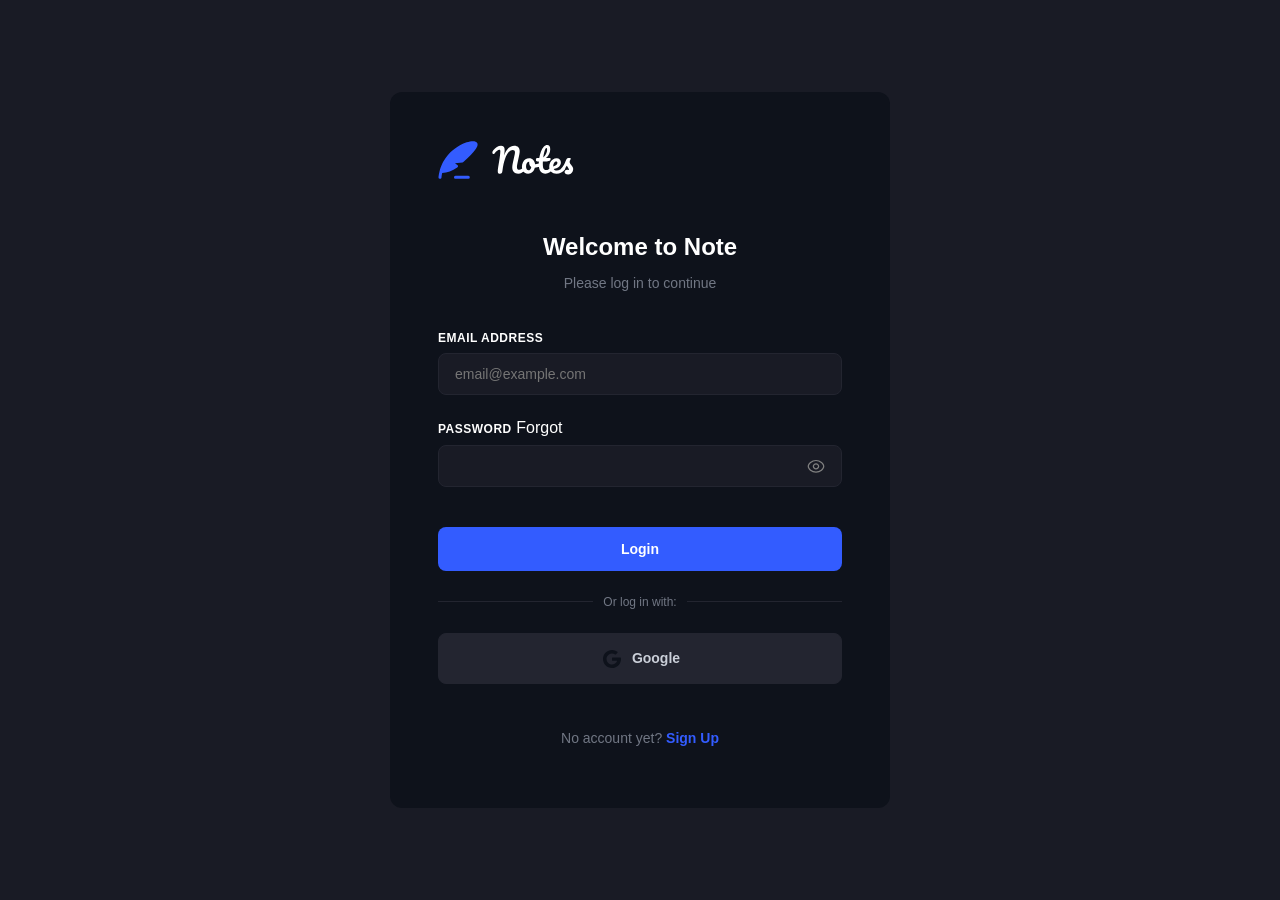
==== commit ee0941ad: "third batch" ====
--- a/settings.html
+++ b/settings.html
@@ -19,153 +19,197 @@
   </head>
   <body>
     <div class="app-container">
-      <main class="main-content settings-page-content">
-        <header class="top-header">
-          <div style="flex: 1">
-            <a href="index.html" class="back-btn">
-              <img
-                src="./assets/images/icon-arrow-left.svg"
-                alt=""
-                style="filter: invert(1)"
-              />
-              <span>Go Back</span>
-            </a>
+      <aside class="sidebar">
+        <div class="sidebar-header">
+          <img src="./assets/images/logo.svg" alt="Notes Logo" class="sidebar-logo" />
+        </div>
+        <nav class="sidebar-nav">
+          <ul class="nav-list">
+            <li class="nav-item">
+              <a href="index.html" class="nav-link">
+                <img src="./assets/images/icon-home.svg" alt="" class="nav-icon" aria-hidden="true" />
+                <span>All Notes</span>
+              </a>
+            </li>
+            <li class="nav-item">
+              <a href="index.html?filter=archived" class="nav-link">
+                <img src="./assets/images/icon-archive.svg" alt="" class="nav-icon" aria-hidden="true" />
+                <span>Archived Notes</span>
+              </a>
+            </li>
+          </ul>
+          <div class="nav-divider"></div>
+          <div class="nav-section-title">Tags</div>
+          <ul class="nav-list" id="sidebar-tags-list"></ul>
+        </nav>
+      </aside>
+
+      <main class="main-content settings-page-content" style="padding: 0; max-width: none;">
+        <div class="mobile-logo-header hidden-on-desktop visible-on-mobile">
+          <img src="./assets/images/logo.svg" alt="Notes Logo" class="mobile-logo" />
+        </div>
+
+        <div class="settings-layout-wrapper" id="settings-layout">
+          
+          <!-- MASTER MENU (Left) -->
+          <div class="settings-menu-col">
+            <header class="top-header" style="border-radius:0; border:none; border-bottom:1px solid var(--border-color)">
+              <h1 class="page-title">Settings</h1>
+            </header>
+            <div class="settings-menu-list">
+              <div class="settings-menu-item active" data-pane="color-theme">
+                <img src="./assets/images/icon-sun.svg" alt="" class="settings-menu-icon" aria-hidden="true" />
+                <span>Color Theme</span>
+              </div>
+              <div class="settings-menu-item" data-pane="font-theme">
+                <img src="./assets/images/icon-font.svg" alt="" class="settings-menu-icon" aria-hidden="true" />
+                <span>Font Theme</span>
+              </div>
+              <div class="settings-menu-item" data-pane="password">
+                <img src="./assets/images/icon-lock.svg" alt="" class="settings-menu-icon" aria-hidden="true" />
+                <span>Change Password</span>
+              </div>
+              <div class="nav-divider" style="margin: 1rem 0"></div>
+              <div class="settings-menu-item" id="logout-menu-btn">
+                <img src="./assets/images/icon-logout.svg" alt="" class="settings-menu-icon" aria-hidden="true" />
+                <span>Logout</span>
+              </div>
+            </div>
           </div>
 
-          <h1 class="page-title" style="flex: 2; text-align: center">
-            Settings
-          </h1>
-
-          <div style="flex: 1"></div>
-        </header>
-
-        <div
-          class="settings-scroll-area"
-          style="padding: 2rem; max-width: 800px; overflow-y: auto; flex: 1;"
-        >
-          <section class="settings-section" style="margin-bottom: 3rem">
-            <h2 style="font-size: var(--fs-2); margin-bottom: 1rem">
-              Color Theme
-            </h2>
-            <p style="color: var(--clr-neutral-400); margin-bottom: 1.5rem">
-              Choose your color theme:
-            </p>
-
-            <div
-              class="options-vertical"
-              style="display: flex; flex-direction: column; gap: 1rem"
-            >
-              <label class="option-item">
-                <input type="radio" name="color-theme" value="light" />
-                <div class="option-text">
-                  <strong>Light Mode</strong>
-                  <p>Pick a clean and classic light theme</p>
+          <!-- DETAIL PANE (Right) -->
+          <div class="settings-detail-col">
+            <header class="settings-detail-header">
+              <button class="icon-btn back-btn" id="settings-back-btn" style="display: none; align-items: center; gap: 8px;">
+                <img src="./assets/images/icon-arrow-left.svg" alt="" style="filter: invert(1)" />
+                Settings
+              </button>
+              <h2 class="settings-detail-title" id="settings-pane-title">Color Theme</h2>
+            </header>
+            
+            <div class="settings-scroll-area">
+              
+              <!-- Color Theme Pane -->
+              <div class="settings-pane active" id="pane-color-theme">
+                <p style="color: var(--clr-neutral-400); margin-bottom: 1.5rem">Choose your color theme:</p>
+                <div class="options-vertical" style="display: flex; flex-direction: column; gap: 1rem">
+                  <label class="option-item">
+                    <input type="radio" name="color-theme" value="light" />
+                    <div class="option-text">
+                      <strong>Light Mode</strong><p>Pick a clean and classic light theme</p>
+                    </div>
+                  </label>
+                  <label class="option-item">
+                    <input type="radio" name="color-theme" value="dark" checked />
+                    <div class="option-text">
+                      <strong>Dark Mode</strong><p>Select a sleek and modern dark theme</p>
+                    </div>
+                  </label>
+                  <label class="option-item">
+                    <input type="radio" name="color-theme" value="system" />
+                    <div class="option-text">
+                      <strong>System</strong><p>Adapts to your device's theme</p>
+                    </div>
+                  </label>
                 </div>
-              </label>
-
-              <label class="option-item">
-                <input type="radio" name="color-theme" value="dark" checked />
-                <div class="option-text">
-                  <strong>Dark Mode</strong>
-                  <p>Select a sleek and modern dark theme</p>
+                <button id="apply-theme-btn" class="btn btn-primary" style="margin-top: 1.5rem; float: right;">Apply Changes</button>
+              </div>
+
+              <!-- Font Theme Pane -->
+              <div class="settings-pane" id="pane-font-theme">
+                <p style="color: var(--clr-neutral-400); margin-bottom: 1.5rem">Choose your font theme:</p>
+                <div class="options-vertical" style="display: flex; flex-direction: column; gap: 1rem">
+                  <label class="option-item" style="font-family: 'Inter', sans-serif;">
+                    <input type="radio" name="font-theme" value="sans-serif" checked />
+                    <div class="option-text">
+                      <strong>Sans-serif</strong><p>Clean and modern, easy to read.</p>
+                    </div>
+                  </label>
+                  <label class="option-item" style="font-family: 'Noto Serif', serif;">
+                    <input type="radio" name="font-theme" value="serif" />
+                    <div class="option-text">
+                      <strong>Serif</strong><p>Classic and elegant for a timeless feel.</p>
+                    </div>
+                  </label>
+                  <label class="option-item" style="font-family: 'Source Code Pro', monospace;">
+                    <input type="radio" name="font-theme" value="monospace" />
+                    <div class="option-text">
+                      <strong>Monospace</strong><p>Code-like, great for a technical vibe.</p>
+                    </div>
+                  </label>
                 </div>
-              </label>
-
-              <label class="option-item">
-                <input type="radio" name="color-theme" value="system" />
-                <div class="option-text">
-                  <strong>System</strong>
-                  <p>Adapts to your device's theme</p>
-                </div>
-              </label>
+                <button id="apply-font-btn" class="btn btn-primary" style="margin-top: 1.5rem; float: right;">Apply Changes</button>
+              </div>
+
+              <!-- Password Pane -->
+              <div class="settings-pane" id="pane-password">
+                <form id="password-form" class="auth-form" style="display: flex; flex-direction: column; gap: 1rem;">
+                  
+                  <div class="form-group">
+                    <label class="form-label" for="old-password">Old Password</label>
+                    <div class="password-input-wrapper">
+                      <input type="password" id="old-password" class="form-input" required />
+                      <button type="button" class="password-toggle" aria-label="Toggle password visibility">
+                        <img src="./assets/images/icon-show-password.svg" alt="Show Password">
+                      </button>
+                    </div>
+                  </div>
+
+                  <div class="form-group">
+                    <label class="form-label" for="new-password">New Password</label>
+                    <div class="password-input-wrapper">
+                      <input type="password" id="new-password" class="form-input" minlength="8" required />
+                      <button type="button" class="password-toggle" aria-label="Toggle password visibility">
+                        <img src="./assets/images/icon-show-password.svg" alt="Show Password">
+                      </button>
+                    </div>
+                    <div style="display: flex; align-items: center; gap: 8px; margin-top: 8px; color: var(--clr-neutral-500); font-size: 0.75rem;">
+                      <img src="./assets/images/icon-info.svg" alt="" style="width: 14px; filter: invert(0.5);" />
+                      <span>At least 8 characters</span>
+                    </div>
+                  </div>
+
+                  <div class="form-group">
+                    <label class="form-label" for="confirm-password">Confirm New Password</label>
+                    <div class="password-input-wrapper">
+                      <input type="password" id="confirm-password" class="form-input" minlength="8" required />
+                      <button type="button" class="password-toggle" aria-label="Toggle password visibility">
+                        <img src="./assets/images/icon-show-password.svg" alt="Show Password">
+                      </button>
+                    </div>
+                  </div>
+
+                  <button type="submit" class="btn btn-primary" style="align-self: flex-end; margin-top: 1rem; padding: 12px 24px;">Save Password</button>
+                </form>
+              </div>
+
             </div>
-            <button
-              id="apply-theme-btn"
-              class="btn btn-primary"
-              style="margin-top: 1.5rem"
-            >
-              Apply Changes
-            </button>
-          </section>
-
-          <div class="nav-divider" style="margin: 2rem 0"></div>
-
-          <section class="settings-section" style="margin-bottom: 3rem">
-            <h2 style="font-size: var(--fs-2); margin-bottom: 1rem">
-              Font Theme
-            </h2>
-            <p style="color: var(--clr-neutral-400); margin-bottom: 1.5rem">
-              Choose your font theme:
-            </p>
-
-            <div
-              class="options-vertical"
-              style="display: flex; flex-direction: column; gap: 1rem"
-            >
-              <label class="option-item" style="font-family: 'Inter', sans-serif;">
-                <input
-                  type="radio"
-                  name="font-theme"
-                  value="sans-serif"
-                  checked
-                />
-                <div class="option-text">
-                  <strong>Sans-serif</strong>
-                  <p>Clean and modern, easy to read.</p>
-                </div>
-              </label>
-
-              <label class="option-item" style="font-family: 'Noto Serif', serif;">
-                <input type="radio" name="font-theme" value="serif" />
-                <div class="option-text">
-                  <strong>Serif</strong>
-                  <p>Classic and elegant for a timeless feel.</p>
-                </div>
-              </label>
-
-              <label class="option-item" style="font-family: 'Source Code Pro', monospace;">
-                <input type="radio" name="font-theme" value="monospace" />
-                <div class="option-text">
-                  <strong>Monospace</strong>
-                  <p>Code-like, great for a technical vibe.</p>
-                </div>
-              </label>
-            </div>
-            
-            <button
-              id="apply-font-btn"
-              class="btn btn-primary"
-              style="margin-top: 1.5rem"
-            >
-              Apply Changes
-            </button>
-          </section>
-
-          <div class="nav-divider" style="margin: 2rem 0"></div>
-
-          <section class="settings-section" style="margin-bottom: 3rem">
-            <h2 style="font-size: var(--fs-2); margin-bottom: 1rem">Change Password</h2>
-            <form id="password-form" class="auth-form" style="display: flex; flex-direction: column; gap: 1.5rem;">
-              <div class="form-group">
-                <label class="form-label">Old Password</label>
-                <input type="password" class="form-input" required />
-              </div>
-              <div class="form-group">
-                <label class="form-label">New Password</label>
-                <input type="password" class="form-input" placeholder="At least 8 characters" required />
-              </div>
-              <button type="submit" class="btn btn-primary">Save Password</button>
-            </form>
-          </section>
-
-          <div class="nav-divider" style="margin: 2rem 0"></div>
-
-          <button id="logout-btn" class="btn btn-secondary" style="width: 100%; margin-bottom: 2rem;">
-            <img src="./assets/images/icon-logout.svg" alt="" style="filter: invert(1); width: 20px;" />
-            <span>Logout</span>
-          </button>
+          </div>
         </div>
       </main>
+
+      <nav class="mobile-nav">
+        <a href="index.html" class="mobile-nav-item">
+          <img src="./assets/images/icon-home.svg" alt="" aria-hidden="true" />
+          <span>Home</span>
+        </a>
+        <a href="index.html?search=true" class="mobile-nav-item">
+          <img src="./assets/images/icon-search.svg" alt="" aria-hidden="true" />
+          <span>Search</span>
+        </a>
+        <a href="index.html?filter=archived" class="mobile-nav-item">
+          <img src="./assets/images/icon-archive.svg" alt="" aria-hidden="true" />
+          <span>Archived</span>
+        </a>
+        <a href="index.html?view=tags" class="mobile-nav-item">
+          <img src="./assets/images/icon-tag.svg" alt="" aria-hidden="true" />
+          <span>Tags</span>
+        </a>
+        <a href="settings.html" class="mobile-nav-item active">
+          <img src="./assets/images/icon-settings.svg" alt="" aria-hidden="true" />
+          <span>Settings</span>
+        </a>
+      </nav>
     </div>
 
     <script type="module" src="./assets/js/main.js"></script>
--- a/assets/css/styles.css
+++ b/assets/css/styles.css
@@ -125,7 +125,7 @@
 
 .mobile-logo-header {
   padding: 1.5rem 1.5rem 0.5rem;
-  background-color: var(--bg-color);
+  background-color: transparent;
 }
 .mobile-logo { height: 28px; }
 
@@ -154,8 +154,8 @@
   align-items: center;
   justify-content: space-between;
   padding: 1rem 1.5rem;
+  background-color: var(--bg-color);
   border-bottom: 1px solid var(--border-color);
-  background-color: var(--bg-color);
 }
 .page-title { margin: 0; font-size: 1.5rem; font-weight: var(--fw-bold); letter-spacing: -0.5px; }
 .header-actions {
@@ -192,15 +192,20 @@
   background-color: var(--bg-color);
   border-top: 1px solid var(--border-color);
   display: flex; justify-content: space-around;
-  padding: 12px 16px; z-index: 100;
-  padding-bottom: calc(12px + env(safe-area-inset-bottom));
+  padding: 8px 16px; z-index: 100;
+  padding-bottom: calc(8px + env(safe-area-inset-bottom));
 }
 .mobile-nav-item {
   display: flex; flex-direction: column; align-items: center; gap: 4px;
   color: var(--clr-neutral-500); font-size: 12px; font-weight: var(--fw-medium);
+  padding: 8px 16px;
+  border-radius: 8px;
+  transition: all 0.2s;
 }
 .mobile-nav-item img { width: 24px; filter: invert(0.6); }
-.mobile-nav-item.active { color: var(--clr-blue-500); }
+[data-theme="light"] .mobile-nav-item img { filter: invert(0.5); }
+.mobile-nav-item.active { color: var(--clr-blue-500); background-color: rgba(51, 92, 255, 0.1); }
+.mobile-nav-item.active img { filter: brightness(0) saturate(100%) invert(29%) sepia(99%) saturate(3574%) hue-rotate(223deg) brightness(100%) contrast(105%); }
 
 .notes-list-col { width: 100%; border-right: none; display: flex; flex-direction: column; }
 .create-note-btn { margin: 1.5rem; }
@@ -215,7 +220,8 @@
 .notes-scroll-area { flex: 1; overflow-y: auto; padding: 1rem 1.5rem; }
 .empty-state { text-align: center; color: var(--clr-neutral-400); padding: 2rem 1rem; line-height: 1.5; font-size: var(--fs-4); }
 
-.note-item { padding: 1rem; border-radius: 8px; border: 1px solid var(--border-color); cursor: pointer; transition: 0.2s; margin-bottom: 1rem; }
+.note-item { padding: 1rem 0; border: none; border-bottom: 1px solid var(--border-color); border-radius: 0; cursor: pointer; transition: 0.2s; margin-bottom: 0; }
+.note-item:last-child { border-bottom: none; }
 .note-item:hover { background-color: var(--panel-color); }
 .note-item.active { background-color: var(--panel-color); border-color: var(--clr-neutral-700); }
 [data-theme="light"] .note-item.active { border-color: var(--clr-neutral-300); }
@@ -312,6 +318,17 @@
   }
   [data-theme="light"] .meta-btn { border-color: var(--clr-neutral-200) !important; color: var(--clr-neutral-600) !important; }
   .meta-btn:hover { background: var(--panel-color) !important; }
+
+  /* Restore card style for note items on desktop */
+  .note-item { 
+      padding: 1rem; 
+      border: 1px solid var(--border-color); 
+      border-radius: 8px; 
+      margin-bottom: 1rem; 
+  }
+  .note-item:last-child {
+      border-bottom: 1px solid var(--border-color);
+  }
 }
 
 /* --- CUSTOM MODAL STYLING (FIGMA MATCHED) --- */
@@ -586,10 +603,71 @@
 
 .auth-bg { background-color: var(--clr-neutral-900); display: flex; align-items: center; justify-content: center; min-height: 100vh; padding: 24px; }
 [data-theme="light"] .auth-bg { background-color: var(--clr-neutral-100); }
-.auth-card { background-color: var(--clr-neutral-950); border-radius: 12px; padding: 48px; display: flex; flex-direction: column; }
+.auth-container { width: 100%; max-width: 500px; display: flex; justify-content: center; align-items: center; }
+.auth-card { background-color: var(--clr-neutral-950); border-radius: 12px; padding: 48px; display: flex; flex-direction: column; width: 100%; }
 [data-theme="light"] .auth-card { background-color: var(--clr-neutral-0); border: 1px solid var(--clr-neutral-200); }
 
 @media (max-width: 600px) {
-  .auth-bg { padding: 16px; }
-  .auth-card { padding: 32px; }
+  .auth-bg { padding: 16px; background-color: var(--clr-neutral-950); }
+  [data-theme="light"] .auth-bg { background-color: var(--clr-neutral-0); }
+  .auth-card { 
+    padding: 32px 16px; 
+    background-color: transparent !important; 
+    border: none !important; 
+    border-radius: 0;
+  }
+}
+
+/* --- MOBILE & TABLET APP LAYOUT --- */
+@media (max-width: 1023px) {
+  .header-actions {
+    display: none;
+  }
+  
+  /* Mobile Editor Toggle Logic */
+  .notes-layout.viewing-note .notes-list-col { 
+    display: none !important; 
+  }
+  .notes-layout.viewing-note .note-editor-col { 
+    display: flex !important; 
+  }
+}
+
+@media (max-width: 599px) {
+  .mobile-nav-item span {
+    display: none;
+  }
+  .mobile-nav-item {
+    padding: 12px;
+  }
+}
+
+/* --- SETTINGS PAGE MASTER-DETAIL --- */
+.settings-layout-wrapper { display: flex; flex: 1; overflow: hidden; }
+.settings-menu-col { width: 100%; border-right: 1px solid var(--border-color); display: flex; flex-direction: column; background: var(--bg-color); }
+.settings-detail-col { display: none; flex: 1; flex-direction: column; background: var(--bg-color); }
+
+.settings-menu-list { padding: 1.5rem; flex: 1; overflow-y: auto; }
+.settings-menu-item { display: flex; align-items: center; gap: 12px; padding: 12px 16px; color: var(--text-color); font-weight: var(--fw-medium); border-radius: 8px; cursor: pointer; transition: 0.2s; margin-bottom: 8px; }
+.settings-menu-item:hover { background-color: var(--panel-color); }
+.settings-menu-item.active { background-color: var(--panel-color); }
+.settings-menu-icon { width: 20px; filter: invert(0.6); }
+[data-theme="light"] .settings-menu-icon { filter: invert(0.4); }
+
+.settings-pane { display: none; }
+.settings-pane.active { display: block; }
+.settings-detail-header { padding: 16px; border-bottom: 1px solid var(--border-color); display: flex; align-items: center; gap: 12px; }
+.settings-detail-title { margin: 0; font-size: 1.25rem; font-weight: var(--fw-bold); }
+
+@media (min-width: 1024px) {
+  .settings-menu-col { width: 280px; }
+  .settings-detail-col { display: flex; }
+  .settings-layout-wrapper.viewing-detail .settings-menu-col { display: flex; }
+}
+
+@media (max-width: 1023px) {
+  .settings-layout-wrapper.viewing-detail .settings-menu-col { display: none; }
+  .settings-layout-wrapper.viewing-detail .settings-detail-col { display: flex; }
+  /* Hide meta actions floatings on tablet/mobile */
+  #desktop-meta-actions { display: none !important; }
 }
